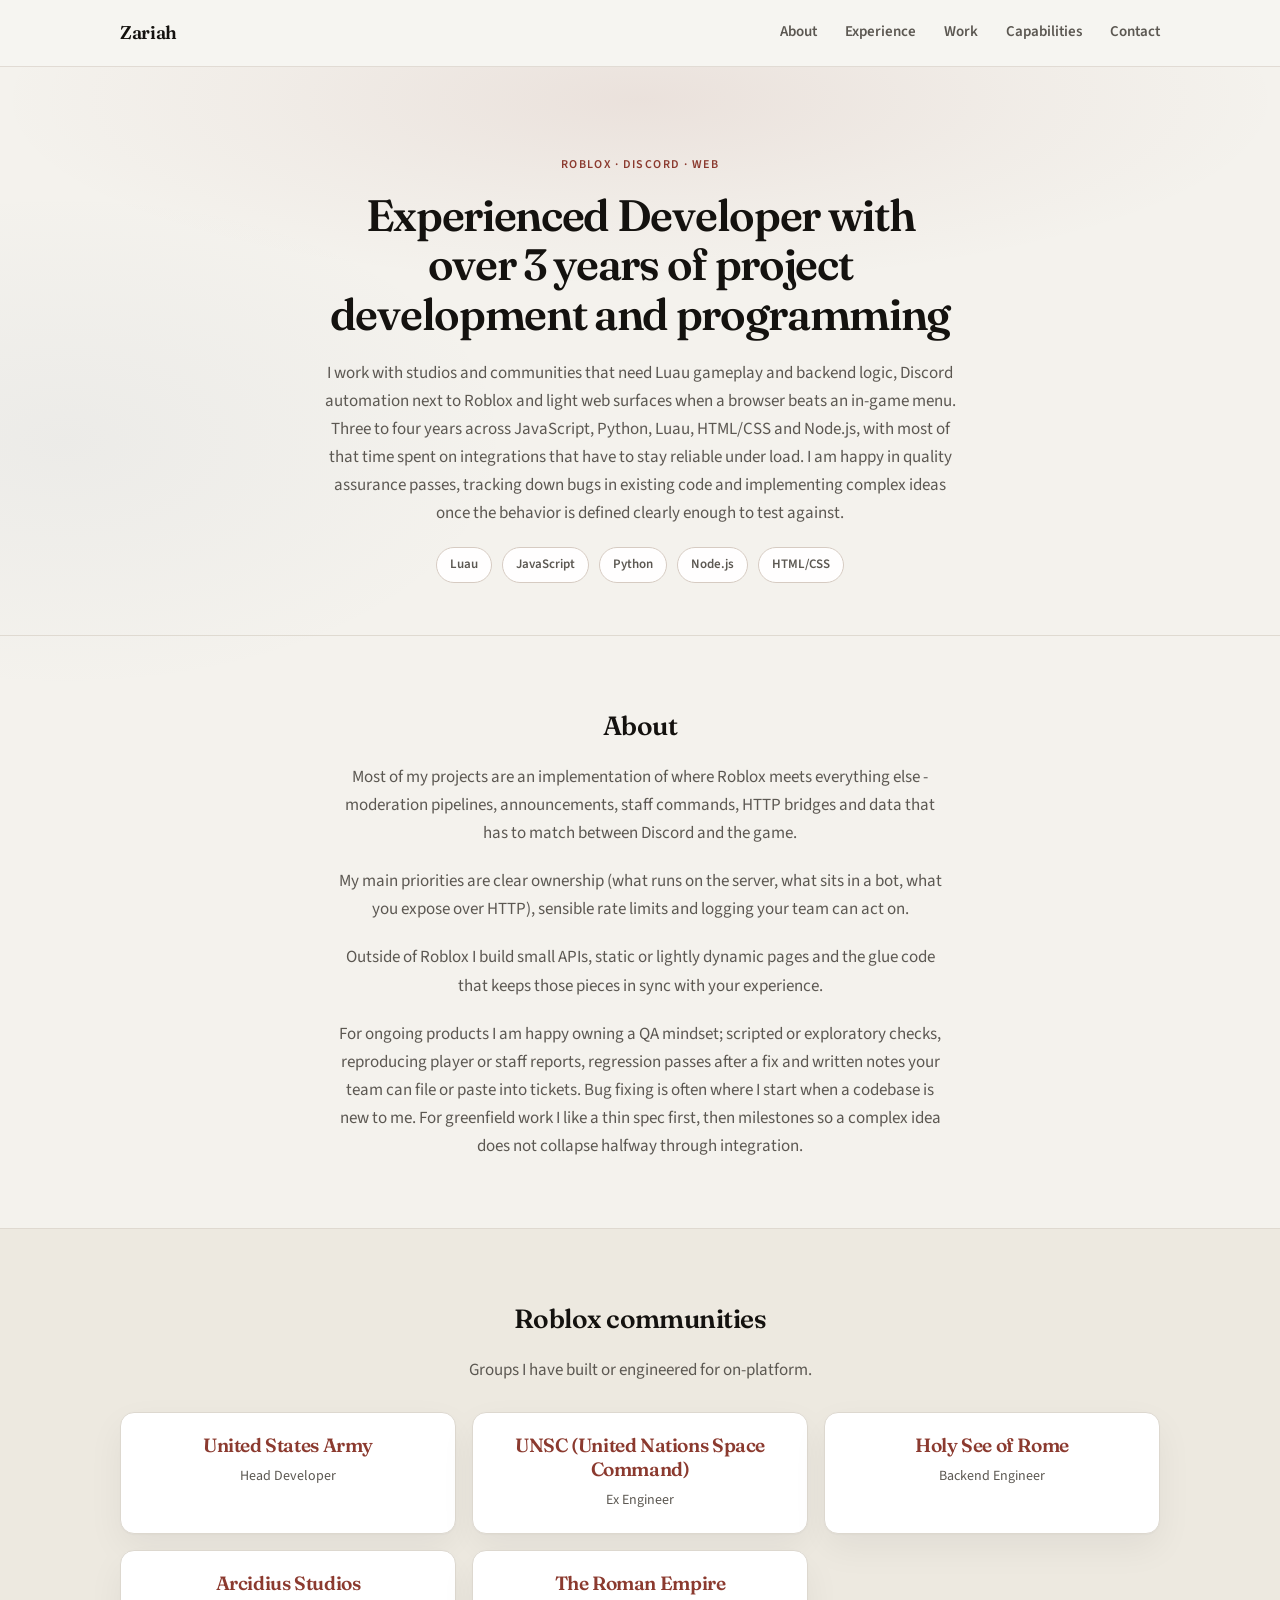
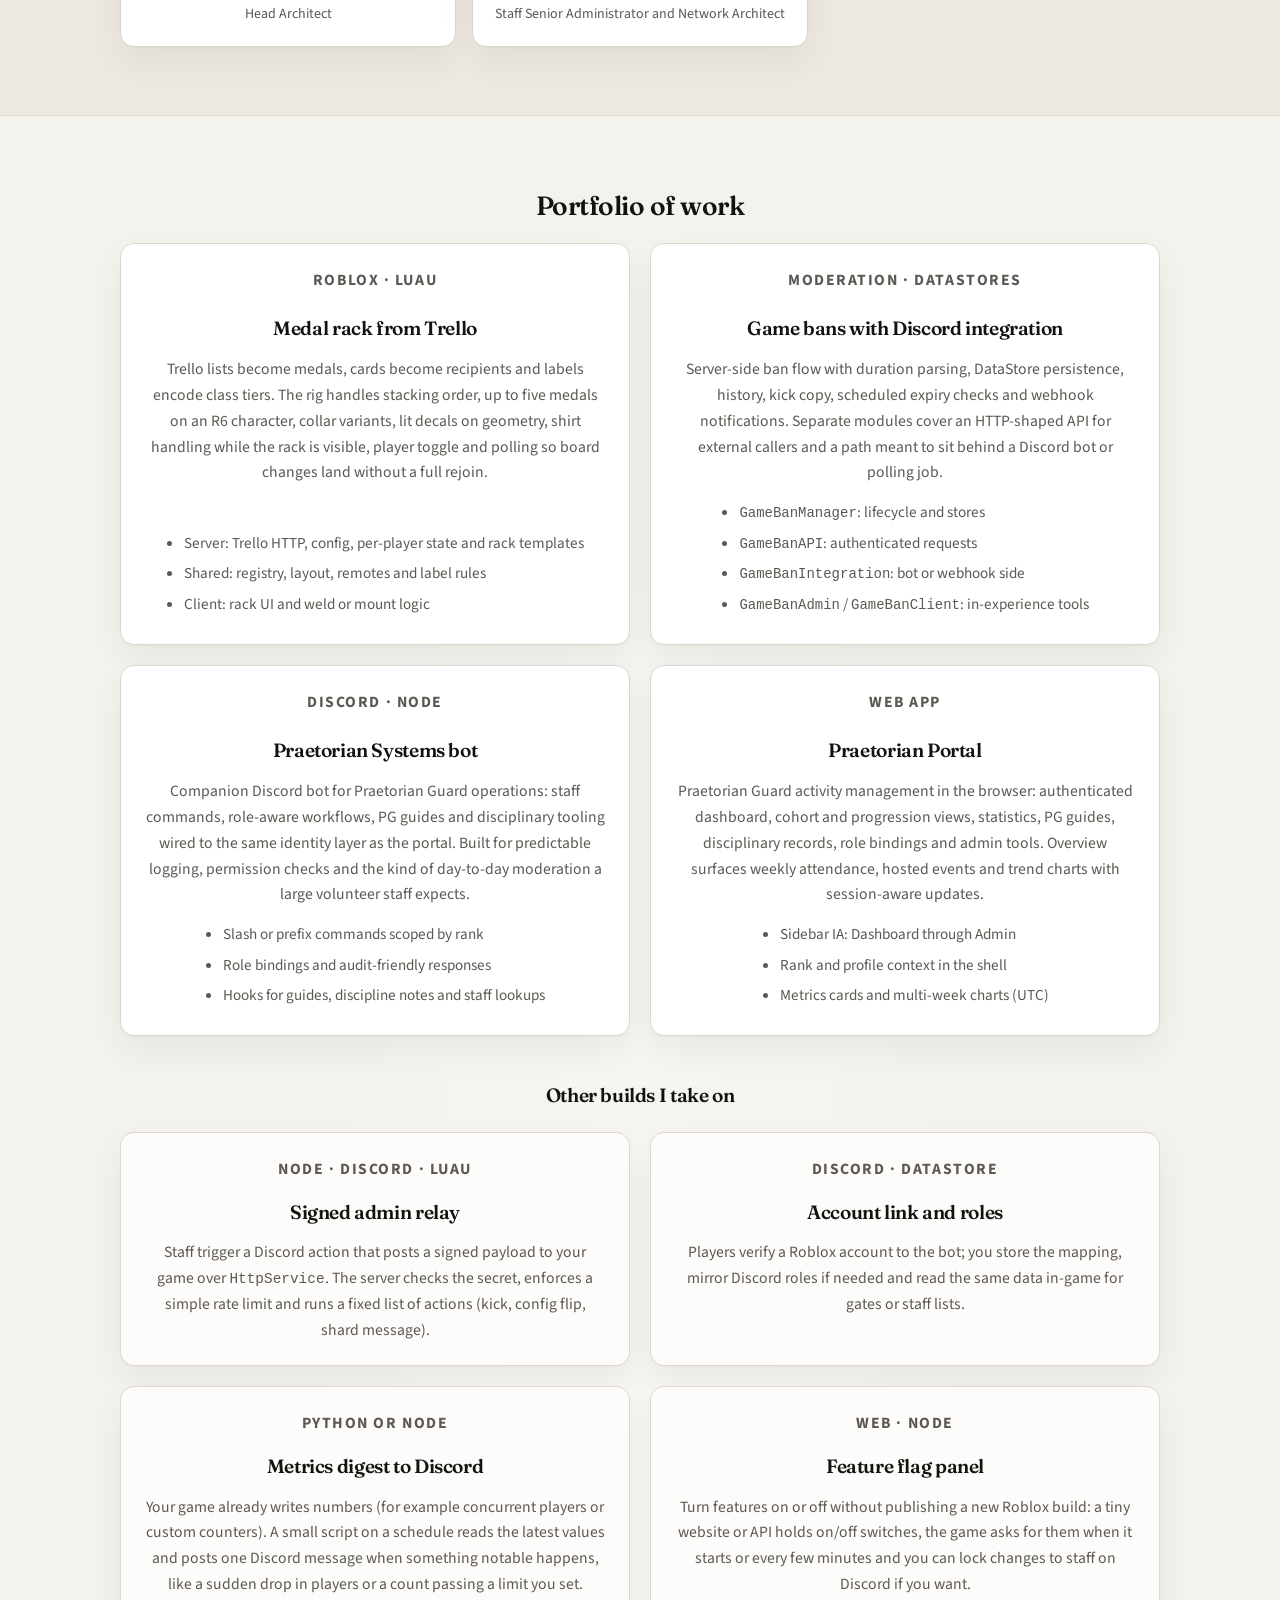
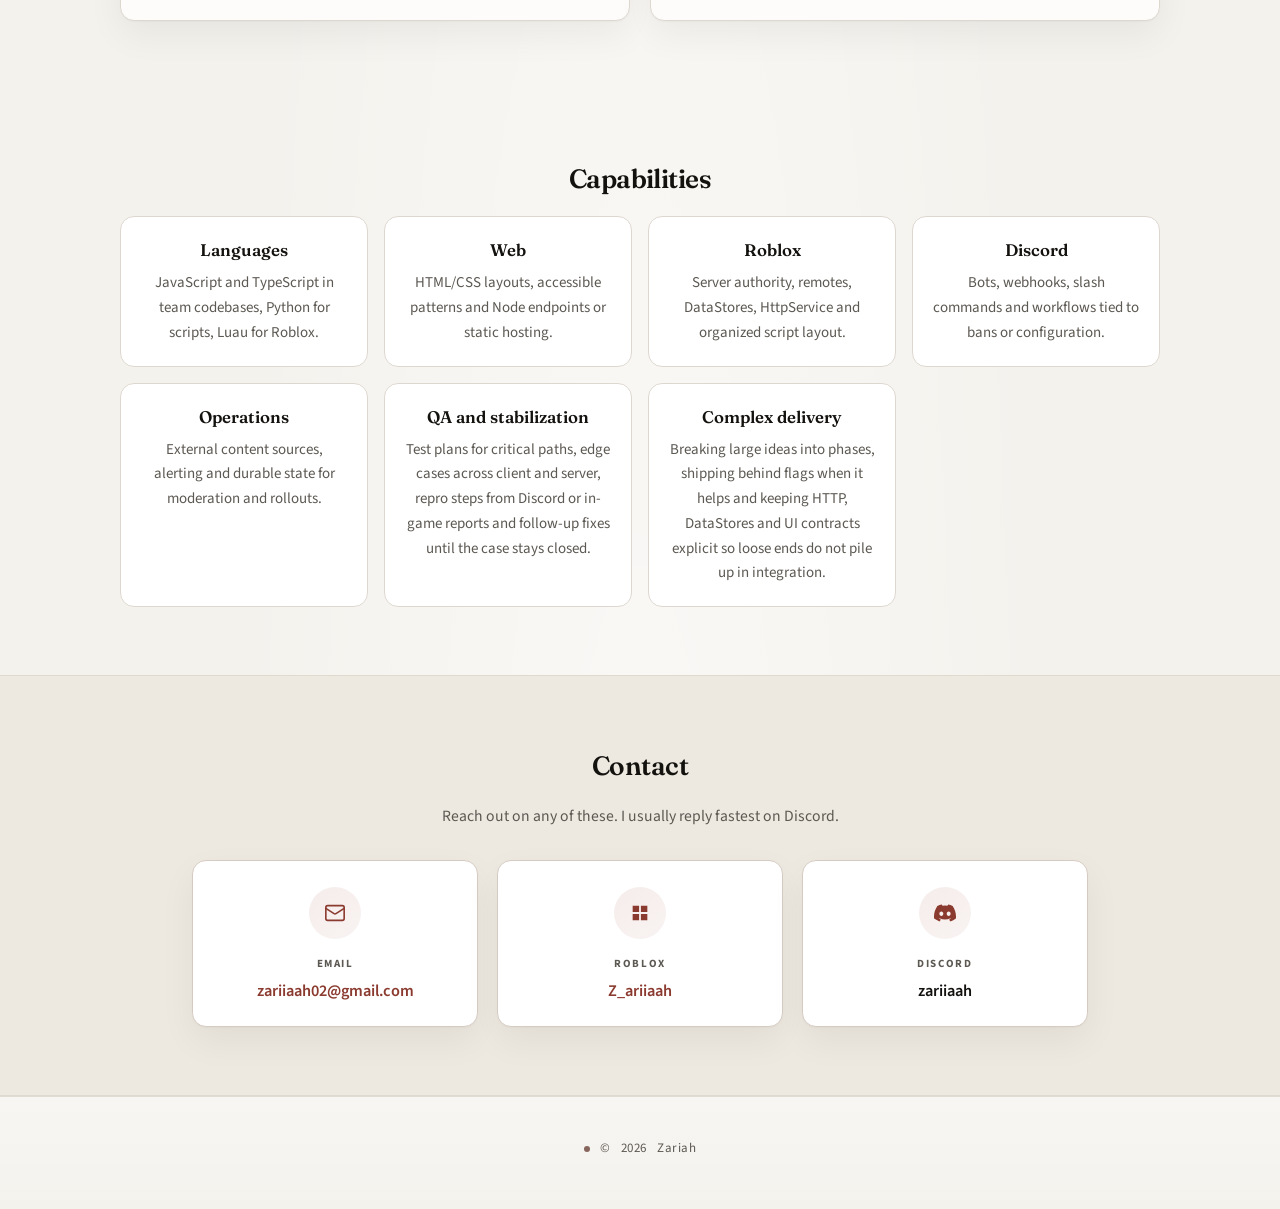
==== index.html @ eddb4b30 "Initial portfolio for GitHub Pages Made-with: Cursor" ====
<!DOCTYPE html>
<html lang="en">
  <head>
    <meta charset="utf-8" />
    <meta name="viewport" content="width=device-width, initial-scale=1" />
    <meta
      name="description"
      content="Zariah builds Roblox experiences, Discord integrations and small web tools. QA, bug fixing and phased delivery for complex features. Luau, JavaScript, Python, Node and HTML/CSS."
    />
    <title>Zariah · Roblox, Discord and web</title>
    <link rel="preconnect" href="https://fonts.googleapis.com" />
    <link rel="preconnect" href="https://fonts.gstatic.com" crossorigin />
    <link
      href="https://fonts.googleapis.com/css2?family=Fraunces:ital,opsz,wght@0,9..144,500;0,9..144,600;0,9..144,700;1,9..144,400&family=Source+Sans+3:ital,wght@0,400;0,600;0,700;1,400&display=swap"
      rel="stylesheet"
    />
    <link rel="stylesheet" href="styles.css" />
    <noscript
      ><style>
        .reveal,
        .reveal--stagger > * {
          opacity: 1 !important;
          transform: none !important;
        }
      </style></noscript
    >
  </head>
  <body>
    <a class="skip-link" href="#main">Skip to content</a>
    <header class="site-header">
      <div class="wrap header-inner">
        <a class="logo" href="#">Zariah</a>
        <nav class="nav" aria-label="Primary">
          <a href="#about">About</a>
          <a href="#experience">Experience</a>
          <a href="#work">Work</a>
          <a href="#capabilities">Capabilities</a>
          <a href="#contact">Contact</a>
        </nav>
      </div>
    </header>

    <main id="main">
      <section class="hero">
        <div class="wrap hero-inner reveal reveal--stagger">
          <p class="eyebrow">Roblox · Discord · Web</p>
          <h1>Experienced Developer with over 3 years of project development and programming</h1>
          <p class="lede">
            I work with studios and communities that need Luau gameplay and backend logic,
            Discord automation next to Roblox and light web surfaces when a browser beats an
            in-game menu. Three to four years across JavaScript, Python, Luau, HTML/CSS and
            Node.js, with most of that time spent on integrations that have to stay reliable
            under load. I am happy in quality assurance passes, tracking down bugs in existing
            code and implementing complex ideas once the behavior is defined clearly enough to
            test against.
          </p>
          <p class="hero-meta">
            <span>Luau</span>
            <span>JavaScript</span>
            <span>Python</span>
            <span>Node.js</span>
            <span>HTML/CSS</span>
          </p>
        </div>
      </section>

      <section id="about" class="section">
        <div class="wrap narrow reveal">
          <h2 class="section-title">About</h2>
          <p class="prose">
            Most of my projects are an implementation of where Roblox meets everything else -
            moderation pipelines, announcements, staff commands, HTTP bridges and data that has to
            match between Discord and the game.
          </p>
          <p class="prose">
            My main priorities are clear ownership (what runs on the server, what sits in a bot,
            what you expose over HTTP), sensible rate limits and logging your team can act on.
          </p>
          <p class="prose">
            Outside of Roblox I build small APIs, static or lightly dynamic pages and the glue code
            that keeps those pieces in sync with your experience.
          </p>
          <p class="prose">
            For ongoing products I am happy owning a QA mindset; scripted or exploratory checks,
            reproducing player or staff reports, regression passes after a fix and written notes your
            team can file or paste into tickets. Bug fixing is often where I start when a codebase is
            new to me. For greenfield work I like a thin spec first, then milestones so a complex
            idea does not collapse halfway through integration.
          </p>
        </div>
      </section>

      <section id="experience" class="section section-tint">
        <div class="wrap reveal">
          <h2 class="section-title">Roblox communities</h2>
          <p class="section-lead">
            Groups I have built or engineered for on-platform.
          </p>
          <div class="experience-grid">
            <article class="experience-card">
              <h3 class="experience-title">
                <a
                  href="https://www.roblox.com/communities/6414917/United-States-Army"
                  rel="noopener noreferrer"
                  >United States Army</a>
              </h3>
              <p class="experience-role">Head Developer</p>
            </article>
            <article class="experience-card">
              <h3 class="experience-title">
                <a
                  href="https://www.roblox.com/communities/15220379/UNSC-United-Nations-Space-Command"
                  rel="noopener noreferrer"
                  >UNSC (United Nations Space Command)</a>
              </h3>
              <p class="experience-role">Ex Engineer</p>
            </article>
            <article class="experience-card">
              <h3 class="experience-title">
                <a
                  href="https://www.roblox.com/communities/403283260/Holy-See-of-Rome"
                  rel="noopener noreferrer"
                  >Holy See of Rome</a>
              </h3>
              <p class="experience-role">Backend Engineer</p>
            </article>
            <article class="experience-card">
              <h3 class="experience-title">
                <a
                  href="https://www.roblox.com/communities/34079170/Arcidius-Studios"
                  rel="noopener noreferrer"
                  >Arcidius Studios</a>
              </h3>
              <p class="experience-role">Head Architect</p>
            </article>
            <article class="experience-card">
              <h3 class="experience-title">
                <a
                  href="https://www.roblox.com/communities/6124305/The-Roman-Empire"
                  rel="noopener noreferrer"
                  >The Roman Empire</a>
              </h3>
              <p class="experience-role">Staff Senior Administrator and Network Architect</p>
            </article>
          </div>
        </div>
      </section>

      <section id="work" class="section">
        <div class="wrap reveal">
          <h2 class="section-title">Portfolio of work</h2>

          <div class="cards cards-work">
            <article class="card">
              <p class="card-label">Roblox · Luau</p>
              <h3>Medal rack from Trello</h3>
              <p>
                Trello lists become medals, cards become recipients and labels encode class tiers.
                The rig handles stacking order, up to five medals on an R6 character, collar
                variants, lit decals on geometry, shirt handling while the rack is visible, player
                toggle and polling so board changes land without a full rejoin.
              </p>
              <ul class="bullets">
                <li>Server: Trello HTTP, config, per-player state and rack templates</li>
                <li>Shared: registry, layout, remotes and label rules</li>
                <li>Client: rack UI and weld or mount logic</li>
              </ul>
            </article>

            <article class="card">
              <p class="card-label">Moderation · DataStores</p>
              <h3>Game bans with Discord integration</h3>
              <p>
                Server-side ban flow with duration parsing, DataStore persistence, history, kick
                copy, scheduled expiry checks and webhook notifications. Separate modules cover an
                HTTP-shaped API for external callers and a path meant to sit behind a Discord bot or
                polling job.
              </p>
              <ul class="bullets">
                <li><span class="mono">GameBanManager</span>: lifecycle and stores</li>
                <li><span class="mono">GameBanAPI</span>: authenticated requests</li>
                <li><span class="mono">GameBanIntegration</span>: bot or webhook side</li>
                <li><span class="mono">GameBanAdmin</span> / <span class="mono">GameBanClient</span>: in-experience tools</li>
              </ul>
            </article>

            <article class="card">
              <p class="card-label">Discord · Node</p>
              <h3>Praetorian Systems bot</h3>
              <p>
                Companion Discord bot for Praetorian Guard operations: staff commands, role-aware
                workflows, PG guides and disciplinary tooling wired to the same identity layer as
                the portal. Built for predictable logging, permission checks and the kind of
                day-to-day moderation a large volunteer staff expects.
              </p>
              <ul class="bullets">
                <li>Slash or prefix commands scoped by rank</li>
                <li>Role bindings and audit-friendly responses</li>
                <li>Hooks for guides, discipline notes and staff lookups</li>
              </ul>
            </article>

            <article class="card">
              <p class="card-label">Web app</p>
              <h3>Praetorian Portal</h3>
              <p>
                Praetorian Guard activity management in the browser: authenticated dashboard,
                cohort and progression views, statistics, PG guides, disciplinary records, role
                bindings and admin tools. Overview surfaces weekly attendance, hosted events and
                trend charts with session-aware updates.
              </p>
              <ul class="bullets">
                <li>Sidebar IA: Dashboard through Admin</li>
                <li>Rank and profile context in the shell</li>
                <li>Metrics cards and multi-week charts (UTC)</li>
              </ul>
            </article>
          </div>

          <h3 class="subsection-title">Other builds I take on</h3>
          <div class="cards cards-starter">
            <article class="card card-soft">
              <p class="card-label card-label-muted">Node · Discord · Luau</p>
              <h3>Signed admin relay</h3>
              <p>
                Staff trigger a Discord action that posts a signed payload to your game over
                <span class="mono">HttpService</span>. The server checks the secret, enforces a
                simple rate limit and runs a fixed list of actions (kick, config flip, shard message).
              </p>
            </article>
            <article class="card card-soft">
              <p class="card-label card-label-muted">Discord · DataStore</p>
              <h3>Account link and roles</h3>
              <p>
                Players verify a Roblox account to the bot; you store the mapping, mirror Discord
                roles if needed and read the same data in-game for gates or staff lists.
              </p>
            </article>
            <article class="card card-soft">
              <p class="card-label card-label-muted">Python or Node</p>
              <h3>Metrics digest to Discord</h3>
              <p>
                Your game already writes numbers (for example concurrent players or custom counters).
                A small script on a schedule reads the latest values and posts one Discord message when
                something notable happens, like a sudden drop in players or a count passing a limit
                you set.
              </p>
            </article>
            <article class="card card-soft">
              <p class="card-label card-label-muted">Web · Node</p>
              <h3>Feature flag panel</h3>
              <p>
                Turn features on or off without publishing a new Roblox build: a tiny website or API
                holds on/off switches, the game asks for them when it starts or every few minutes and
                you can lock changes to staff on Discord if you want.
              </p>
            </article>
          </div>
        </div>
      </section>

      <section id="capabilities" class="section">
        <div class="wrap reveal">
          <h2 class="section-title">Capabilities</h2>
          <div class="stack-grid">
            <div class="stack-block">
              <h3>Languages</h3>
              <p>JavaScript and TypeScript in team codebases, Python for scripts, Luau for Roblox.</p>
            </div>
            <div class="stack-block">
              <h3>Web</h3>
              <p>HTML/CSS layouts, accessible patterns and Node endpoints or static hosting.</p>
            </div>
            <div class="stack-block">
              <h3>Roblox</h3>
              <p>Server authority, remotes, DataStores, HttpService and organized script layout.</p>
            </div>
            <div class="stack-block">
              <h3>Discord</h3>
              <p>Bots, webhooks, slash commands and workflows tied to bans or configuration.</p>
            </div>
            <div class="stack-block">
              <h3>Operations</h3>
              <p>External content sources, alerting and durable state for moderation and rollouts.</p>
            </div>
            <div class="stack-block">
              <h3>QA and stabilization</h3>
              <p>
                Test plans for critical paths, edge cases across client and server, repro steps from
                Discord or in-game reports and follow-up fixes until the case stays closed.
              </p>
            </div>
            <div class="stack-block">
              <h3>Complex delivery</h3>
              <p>
                Breaking large ideas into phases, shipping behind flags when it helps and keeping
                HTTP, DataStores and UI contracts explicit so loose ends do not pile up in
                integration.
              </p>
            </div>
          </div>
        </div>
      </section>

      <section id="contact" class="section section-tint">
        <div class="wrap contact-wrap reveal">
          <h2 class="section-title">Contact</h2>
          <p class="contact-intro">Reach out on any of these. I usually reply fastest on Discord.</p>
          <div class="contact-panel">
            <a class="contact-card" href="mailto:zariiaah02@gmail.com">
              <span class="contact-card-icon" aria-hidden="true">
                <svg xmlns="http://www.w3.org/2000/svg" width="22" height="22" viewBox="0 0 24 24" fill="none" stroke="currentColor" stroke-width="1.75" stroke-linecap="round" stroke-linejoin="round"><rect width="20" height="16" x="2" y="4" rx="2"/><path d="m22 7-8.97 5.7a1.94 1.94 0 0 1-2.06 0L2 7"/></svg>
              </span>
              <span class="contact-card-label">Email</span>
              <span class="contact-card-value">zariiaah02@gmail.com</span>
            </a>
            <a
              class="contact-card"
              href="https://www.roblox.com/search/users?keyword=Z_ariiaah"
              rel="noopener noreferrer"
            >
              <span class="contact-card-icon" aria-hidden="true">
                <svg xmlns="http://www.w3.org/2000/svg" width="22" height="22" viewBox="0 0 24 24" fill="currentColor" aria-hidden="true"><path d="M4 4h7v7H4V4zm9 0h7v7h-7V4zM4 13h7v7H4v-7zm9 0h7v7h-7v-7z"/></svg>
              </span>
              <span class="contact-card-label">Roblox</span>
              <span class="contact-card-value">Z_ariiaah</span>
            </a>
            <div class="contact-card contact-card--static">
              <span class="contact-card-icon" aria-hidden="true">
                <svg xmlns="http://www.w3.org/2000/svg" width="22" height="22" viewBox="0 0 24 24" fill="currentColor"><path d="M20.317 4.37a19.791 19.791 0 0 0-4.885-1.515.074.074 0 0 0-.079.037c-.21.375-.444.864-.608 1.25a18.27 18.27 0 0 0-5.487 0 12.64 12.64 0 0 0-.617-1.25.077.077 0 0 0-.079-.037A19.736 19.736 0 0 0 3.677 4.37a.07.07 0 0 0-.032.027C.533 9.046-.32 13.58.099 18.057a.082.082 0 0 0 .031.057 19.9 19.9 0 0 0 5.993 3.03.078.078 0 0 0 .084-.028c.462-.63.874-1.295 1.226-1.994a.076.076 0 0 0-.041-.106 13.107 13.107 0 0 1-1.872-.892.077.077 0 0 1-.008-.128 10.2 10.2 0 0 0 .372-.292.074.074 0 0 1 .077-.01c3.928 1.793 8.18 1.793 12.062 0a.074.074 0 0 1 .078.01c.12.098.246.198.373.292a.077.077 0 0 1-.006.127 12.299 12.299 0 0 1-1.873.892.077.077 0 0 0-.041.107c.36.698.772 1.362 1.225 1.993a.076.076 0 0 0 .084.028 19.839 19.839 0 0 0 6.002-3.03.077.077 0 0 0 .032-.054c.5-5.177-.838-9.674-3.549-13.66a.061.061 0 0 0-.031-.03zM8.02 15.33c-1.183 0-2.157-1.085-2.157-2.419 0-1.333.956-2.419 2.157-2.419 1.21 0 2.176 1.096 2.157 2.42 0 1.333-.956 2.418-2.157 2.418zm7.975 0c-1.183 0-2.157-1.085-2.157-2.419 0-1.333.955-2.419 2.157-2.419 1.18 0 2.176 1.096 2.157 2.42 0 1.333-.946 2.418-2.157 2.418z"/></svg>
              </span>
              <span class="contact-card-label">Discord</span>
              <span class="contact-card-value">zariiaah</span>
            </div>
          </div>
        </div>
      </section>
    </main>

    <footer class="site-footer">
      <div class="wrap footer-inner">
        <p class="footer-line">
          <span class="footer-dot" aria-hidden="true"></span>
          © <span id="year"></span> Zariah
        </p>
      </div>
    </footer>

    <script src="animations.js" defer></script>
  </body>
</html>
---- styles.css ----
:root {
  --bg: #f4f2ed;
  --bg-tint: #ebe6dc;
  --surface: #ffffff;
  --text: #14120f;
  --muted: #5c5852;
  --border: #ddd8cf;
  --accent: #8b3a2f;
  --accent-hover: #6f2e25;
  --accent-soft: rgba(139, 58, 47, 0.09);
  --glow: rgba(139, 58, 47, 0.09);
  --mono: ui-monospace, "Cascadia Code", "Source Code Pro", monospace;
  --serif: "Fraunces", Georgia, serif;
  --sans: "Source Sans 3", system-ui, sans-serif;
  --radius: 14px;
  --radius-sm: 10px;
  --shadow: 0 1px 2px rgba(22, 21, 19, 0.035), 0 14px 36px rgba(22, 21, 19, 0.055);
  --shadow-hover: 0 20px 48px rgba(22, 21, 19, 0.09);
  --ease-out: cubic-bezier(0.16, 1, 0.3, 1);
  --ease-soft: cubic-bezier(0.22, 1, 0.36, 1);
}

*,
*::before,
*::after {
  box-sizing: border-box;
}

html {
  scroll-behavior: smooth;
}

body {
  margin: 0;
  font-family: var(--sans);
  font-size: 1.0625rem;
  line-height: 1.65;
  color: var(--text);
  background-color: var(--bg);
  background-image:
    radial-gradient(1200px 700px at 85% -15%, rgba(139, 58, 47, 0.06), transparent 55%),
    radial-gradient(900px 500px at 5% 10%, rgba(90, 110, 140, 0.05), transparent 50%),
    radial-gradient(ellipse at 50% 100%, rgba(255, 255, 255, 0.55), transparent 45%);
  min-height: 100vh;
  -webkit-font-smoothing: antialiased;
  -moz-osx-font-smoothing: grayscale;
}

::selection {
  background: color-mix(in srgb, var(--accent) 22%, transparent);
  color: var(--text);
}

.skip-link {
  position: absolute;
  left: -999px;
  top: auto;
  width: 1px;
  height: 1px;
  overflow: hidden;
}

.skip-link:focus {
  left: 16px;
  top: 16px;
  width: auto;
  height: auto;
  overflow: visible;
  padding: 10px 14px;
  background: var(--accent);
  color: #fff;
  z-index: 100;
  border-radius: 8px;
}

.wrap {
  width: min(1040px, 92vw);
  margin: 0 auto;
}

.narrow {
  max-width: 38rem;
  margin-left: auto;
  margin-right: auto;
}

.site-header {
  position: sticky;
  top: 0;
  z-index: 50;
  border-bottom: 1px solid color-mix(in srgb, var(--border) 85%, transparent);
  background: color-mix(in srgb, var(--bg) 78%, white);
  backdrop-filter: blur(16px) saturate(1.2);
  -webkit-backdrop-filter: blur(16px) saturate(1.2);
}

.header-inner {
  display: flex;
  align-items: center;
  justify-content: space-between;
  padding: 18px 0;
}

.logo {
  font-family: var(--serif);
  font-weight: 600;
  font-size: 1.15rem;
  color: var(--text);
  text-decoration: none;
  letter-spacing: -0.02em;
  transition: color 0.22s var(--ease-out);
}

.logo:hover {
  color: var(--accent);
}

.nav {
  display: flex;
  flex-wrap: wrap;
  gap: 8px 28px;
}

.nav a {
  position: relative;
  color: var(--muted);
  text-decoration: none;
  font-size: 0.9375rem;
  font-weight: 600;
  padding-bottom: 2px;
  transition: color 0.2s var(--ease-out);
}

.nav a::after {
  content: "";
  position: absolute;
  left: 0;
  bottom: 0;
  width: 0;
  height: 2px;
  border-radius: 1px;
  background: var(--accent);
  transition: width 0.28s var(--ease-out);
}

.nav a:hover,
.nav a:focus-visible {
  color: var(--text);
}

.nav a:hover::after,
.nav a:focus-visible::after {
  width: 100%;
}

.hero {
  position: relative;
  padding: clamp(3.25rem, 9vw, 5.5rem) 0 3.25rem;
  border-bottom: 1px solid color-mix(in srgb, var(--border) 90%, transparent);
  text-align: center;
  overflow: hidden;
}

.hero::before {
  content: "";
  position: absolute;
  inset: -40% -20% auto;
  height: min(70vh, 520px);
  background: radial-gradient(
    closest-side,
    var(--glow),
    rgba(139, 58, 47, 0.03) 42%,
    transparent 72%
  );
  pointer-events: none;
  z-index: 0;
}

.hero .wrap {
  position: relative;
  z-index: 1;
}

.hero-inner {
  max-width: 40rem;
  margin-left: auto;
  margin-right: auto;
}

.eyebrow {
  font-size: 0.75rem;
  font-weight: 600;
  letter-spacing: 0.12em;
  text-transform: uppercase;
  color: var(--accent);
  margin: 0 0 1rem;
}

h1 {
  font-family: var(--serif);
  font-size: clamp(2rem, 4.5vw, 2.75rem);
  font-weight: 600;
  line-height: 1.12;
  letter-spacing: -0.03em;
  margin: 0 0 1.25rem;
  color: var(--text);
}

.lede {
  color: var(--muted);
  margin: 0 0 1.25rem;
}

.hero-meta {
  display: flex;
  flex-wrap: wrap;
  gap: 8px 10px;
  margin: 0;
  font-size: 0.8125rem;
  font-weight: 600;
  color: var(--muted);
  justify-content: center;
}

.hero-meta span {
  padding: 6px 13px;
  background: color-mix(in srgb, var(--surface) 92%, transparent);
  border: 1px solid color-mix(in srgb, var(--border) 92%, var(--accent));
  border-radius: 999px;
  transition: border-color 0.22s var(--ease-out), box-shadow 0.22s var(--ease-out);
}

.hero-meta span:hover {
  border-color: color-mix(in srgb, var(--accent) 28%, var(--border));
  box-shadow: 0 4px 16px rgba(22, 21, 19, 0.06);
}

main .section {
  text-align: center;
}

.section {
  padding: clamp(3.25rem, 6vw, 4.25rem) 0;
}

.section-tint {
  background: color-mix(in srgb, var(--bg-tint) 88%, white);
  border-top: 1px solid color-mix(in srgb, var(--border) 88%, transparent);
  border-bottom: 1px solid color-mix(in srgb, var(--border) 88%, transparent);
}

.section-title {
  font-family: var(--serif);
  font-size: 1.65rem;
  font-weight: 600;
  letter-spacing: -0.02em;
  margin: 0 0 1rem;
  text-align: center;
}

.section-lead,
.subsection-lead {
  color: var(--muted);
  max-width: 40rem;
  margin: 0 auto 1.75rem;
  text-align: center;
}

.subsection-title {
  font-family: var(--serif);
  font-size: 1.2rem;
  font-weight: 600;
  margin: 2.75rem 0 1.25rem;
  letter-spacing: -0.02em;
  text-align: center;
}

.subsection-lead {
  margin-bottom: 1.25rem;
  font-size: 0.98rem;
}

.prose {
  color: var(--muted);
  margin: 0 0 1.25rem;
}

.prose:last-child {
  margin-bottom: 0;
}

.experience-grid {
  display: grid;
  gap: 1rem;
  grid-template-columns: 1fr;
}

@media (min-width: 640px) {
  .experience-grid {
    grid-template-columns: repeat(2, minmax(0, 1fr));
  }
}

@media (min-width: 1000px) {
  .experience-grid {
    grid-template-columns: repeat(3, minmax(0, 1fr));
  }
}

.experience-card {
  background: var(--surface);
  border: 1px solid var(--border);
  border-radius: var(--radius);
  padding: 1.25rem 1.35rem;
  box-shadow: var(--shadow);
  text-align: center;
  transition: transform 0.35s var(--ease-out), box-shadow 0.35s var(--ease-out),
    border-color 0.35s var(--ease-out);
}

.experience-card:hover {
  transform: translateY(-4px);
  box-shadow: var(--shadow-hover);
  border-color: color-mix(in srgb, var(--accent) 14%, var(--border));
}

.experience-title {
  font-family: var(--serif);
  font-size: 1.2rem;
  font-weight: 600;
  margin: 0 0 0.5rem;
  letter-spacing: -0.02em;
  line-height: 1.25;
}

.experience-role {
  margin: 0;
  font-size: 0.875rem;
  color: var(--muted);
}

.experience-title a {
  color: var(--accent);
  text-decoration: none;
}

.experience-title a:hover {
  text-decoration: underline;
  text-underline-offset: 3px;
}

.cards {
  display: grid;
  gap: 1.25rem;
}

.cards-work {
  grid-template-columns: 1fr;
}

@media (min-width: 800px) {
  .cards-work {
    grid-template-columns: repeat(2, minmax(0, 1fr));
    align-items: stretch;
  }
}

.cards-starter {
  grid-template-columns: 1fr;
}

@media (min-width: 640px) {
  .cards-starter {
    grid-template-columns: repeat(2, 1fr);
  }
}

.card {
  background: var(--surface);
  border: 1px solid var(--border);
  border-radius: var(--radius);
  padding: 1.5rem 1.5rem 1.35rem;
  box-shadow: var(--shadow);
  transition: transform 0.38s var(--ease-out), box-shadow 0.38s var(--ease-out),
    border-color 0.38s var(--ease-out);
}

.card:hover {
  transform: translateY(-5px);
  box-shadow: var(--shadow-hover);
  border-color: color-mix(in srgb, var(--accent) 12%, var(--border));
}

.cards-work .card {
  display: flex;
  flex-direction: column;
  height: 100%;
}

.cards-work .bullets {
  margin-top: auto;
}

.card-soft {
  background: color-mix(in srgb, var(--surface) 88%, var(--bg-tint));
}

.card h3 {
  font-family: var(--serif);
  font-size: 1.2rem;
  font-weight: 600;
  margin: 0.35rem 0 0.75rem;
  letter-spacing: -0.02em;
  color: var(--text);
}

.card p {
  margin: 0 0 0.85rem;
  color: var(--muted);
  font-size: 0.98rem;
}

.card p:last-child {
  margin-bottom: 0;
}

.card-label {
  font-size: 0.6875rem;
  font-weight: 700;
  letter-spacing: 0.1em;
  text-transform: uppercase;
  color: var(--accent);
  margin: 0;
}

.card-label-muted {
  color: var(--muted);
}

.bullets {
  margin: 0.75rem auto 0;
  padding-left: 1.15rem;
  color: var(--muted);
  font-size: 0.95rem;
  text-align: left;
  width: fit-content;
  max-width: 100%;
}

.bullets li {
  margin-bottom: 0.35rem;
}

.mono {
  font-family: var(--mono);
  font-size: 0.92em;
}

.stack-grid {
  display: grid;
  gap: 1rem;
  grid-template-columns: repeat(auto-fit, minmax(200px, 1fr));
  text-align: center;
}

.stack-block {
  padding: 1.25rem;
  border-radius: var(--radius);
  border: 1px solid var(--border);
  background: var(--surface);
  transition: transform 0.32s var(--ease-out), box-shadow 0.32s var(--ease-out),
    border-color 0.32s var(--ease-out);
}

.stack-block:hover {
  transform: translateY(-3px);
  box-shadow: var(--shadow);
  border-color: color-mix(in srgb, var(--accent) 10%, var(--border));
}

.stack-block h3 {
  font-family: var(--serif);
  font-size: 1.05rem;
  font-weight: 600;
  margin: 0 0 0.4rem;
}

.stack-block p {
  margin: 0;
  color: var(--muted);
  font-size: 0.9375rem;
  text-align: center;
}

.contact-wrap {
  max-width: 56rem;
  margin-left: auto;
  margin-right: auto;
  text-align: center;
}

.contact-intro {
  margin: 0 auto 2rem;
  max-width: 26rem;
  color: var(--muted);
  font-size: 0.98rem;
  line-height: 1.55;
}

.contact-panel {
  display: grid;
  gap: 1rem;
  grid-template-columns: 1fr;
}

@media (min-width: 700px) {
  .contact-panel {
    grid-template-columns: repeat(3, minmax(0, 1fr));
    gap: 1.15rem;
  }
}

.contact-card {
  display: flex;
  flex-direction: column;
  align-items: center;
  text-align: center;
  padding: 1.65rem 1.35rem 1.5rem;
  background: var(--surface);
  border: 1px solid color-mix(in srgb, var(--border) 92%, var(--accent));
  border-radius: var(--radius);
  box-shadow: var(--shadow);
  text-decoration: none;
  color: inherit;
  transition: transform 0.35s var(--ease-out), box-shadow 0.35s var(--ease-out),
    border-color 0.35s var(--ease-out);
}

a.contact-card:hover {
  transform: translateY(-5px);
  box-shadow: var(--shadow-hover);
  border-color: color-mix(in srgb, var(--accent) 18%, var(--border));
}

a.contact-card:focus-visible {
  outline: 2px solid var(--accent);
  outline-offset: 3px;
}

.contact-card--static {
  cursor: default;
}

.contact-card-icon {
  display: flex;
  align-items: center;
  justify-content: center;
  width: 3.25rem;
  height: 3.25rem;
  margin-bottom: 1rem;
  border-radius: 50%;
  background: linear-gradient(
    145deg,
    color-mix(in srgb, var(--accent-soft) 100%, transparent),
    color-mix(in srgb, var(--accent) 06%, white)
  );
  color: var(--accent);
}

.contact-card-icon svg {
  display: block;
}

.contact-card-label {
  font-size: 0.6875rem;
  font-weight: 700;
  letter-spacing: 0.14em;
  text-transform: uppercase;
  color: var(--muted);
  margin-bottom: 0.4rem;
}

.contact-card-value {
  font-size: 1.02rem;
  font-weight: 600;
  color: var(--text);
  line-height: 1.35;
  word-break: break-word;
}

a.contact-card .contact-card-value {
  color: var(--accent);
  transition: color 0.2s var(--ease-out);
}

a.contact-card:hover .contact-card-value {
  color: var(--accent-hover);
}

.muted {
  color: var(--muted);
}

.site-footer {
  border-top: 1px solid color-mix(in srgb, var(--border) 85%, transparent);
  padding: 2.25rem 0 3rem;
  background: linear-gradient(180deg, color-mix(in srgb, var(--bg) 70%, white), var(--bg));
}

.footer-inner {
  text-align: center;
}

.footer-line {
  display: inline-flex;
  align-items: center;
  justify-content: center;
  gap: 0.65rem;
  margin: 0;
  color: var(--muted);
  font-size: 0.8125rem;
  letter-spacing: 0.04em;
}

.footer-dot {
  display: inline-block;
  width: 6px;
  height: 6px;
  border-radius: 50%;
  background: color-mix(in srgb, var(--accent) 45%, var(--muted));
  opacity: 0.85;
}

a:focus-visible {
  outline: 2px solid var(--accent);
  outline-offset: 3px;
}

@media (prefers-reduced-motion: no-preference) {
  html.has-motion .reveal:not(.reveal--stagger):not(.is-visible) {
    opacity: 0;
    transform: translate3d(0, 28px, 0);
  }

  html.has-motion .reveal:not(.reveal--stagger).is-visible {
    opacity: 1;
    transform: translate3d(0, 0, 0);
    transition: opacity 0.68s var(--ease-out), transform 0.68s var(--ease-out);
  }

  html.has-motion .reveal--stagger:not(.is-visible) > * {
    opacity: 0;
    transform: translate3d(0, 22px, 0);
  }

  html.has-motion .reveal--stagger.is-visible > * {
    opacity: 1;
    transform: translate3d(0, 0, 0);
    transition: opacity 0.58s var(--ease-soft), transform 0.58s var(--ease-soft);
  }

  html.has-motion .reveal--stagger.is-visible > *:nth-child(1) {
    transition-delay: 0ms;
  }

  html.has-motion .reveal--stagger.is-visible > *:nth-child(2) {
    transition-delay: 75ms;
  }

  html.has-motion .reveal--stagger.is-visible > *:nth-child(3) {
    transition-delay: 150ms;
  }

  html.has-motion .reveal--stagger.is-visible > *:nth-child(4) {
    transition-delay: 225ms;
  }
}

@media (prefers-reduced-motion: reduce) {
  .card:hover,
  .experience-card:hover,
  .stack-block:hover,
  a.contact-card:hover {
    transform: none;
  }

  .hero-meta span:hover {
    box-shadow: none;
  }
}
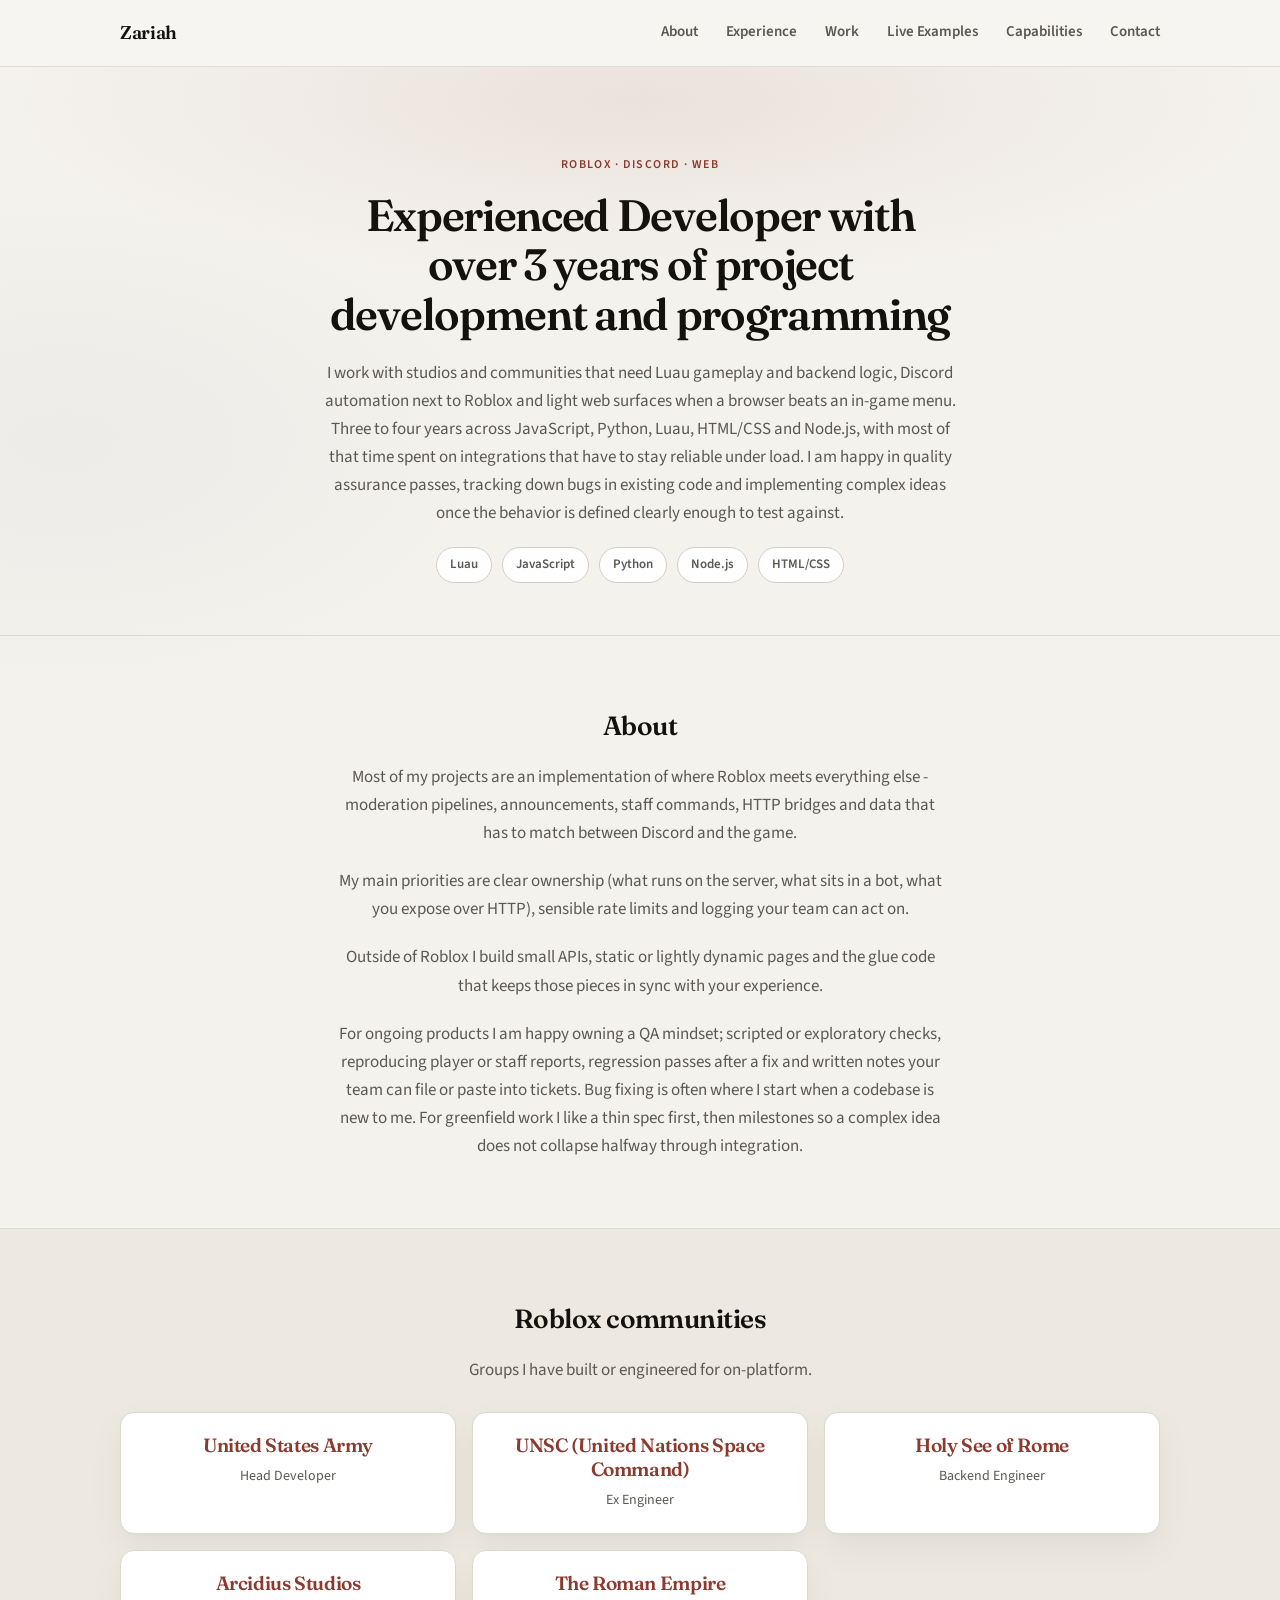
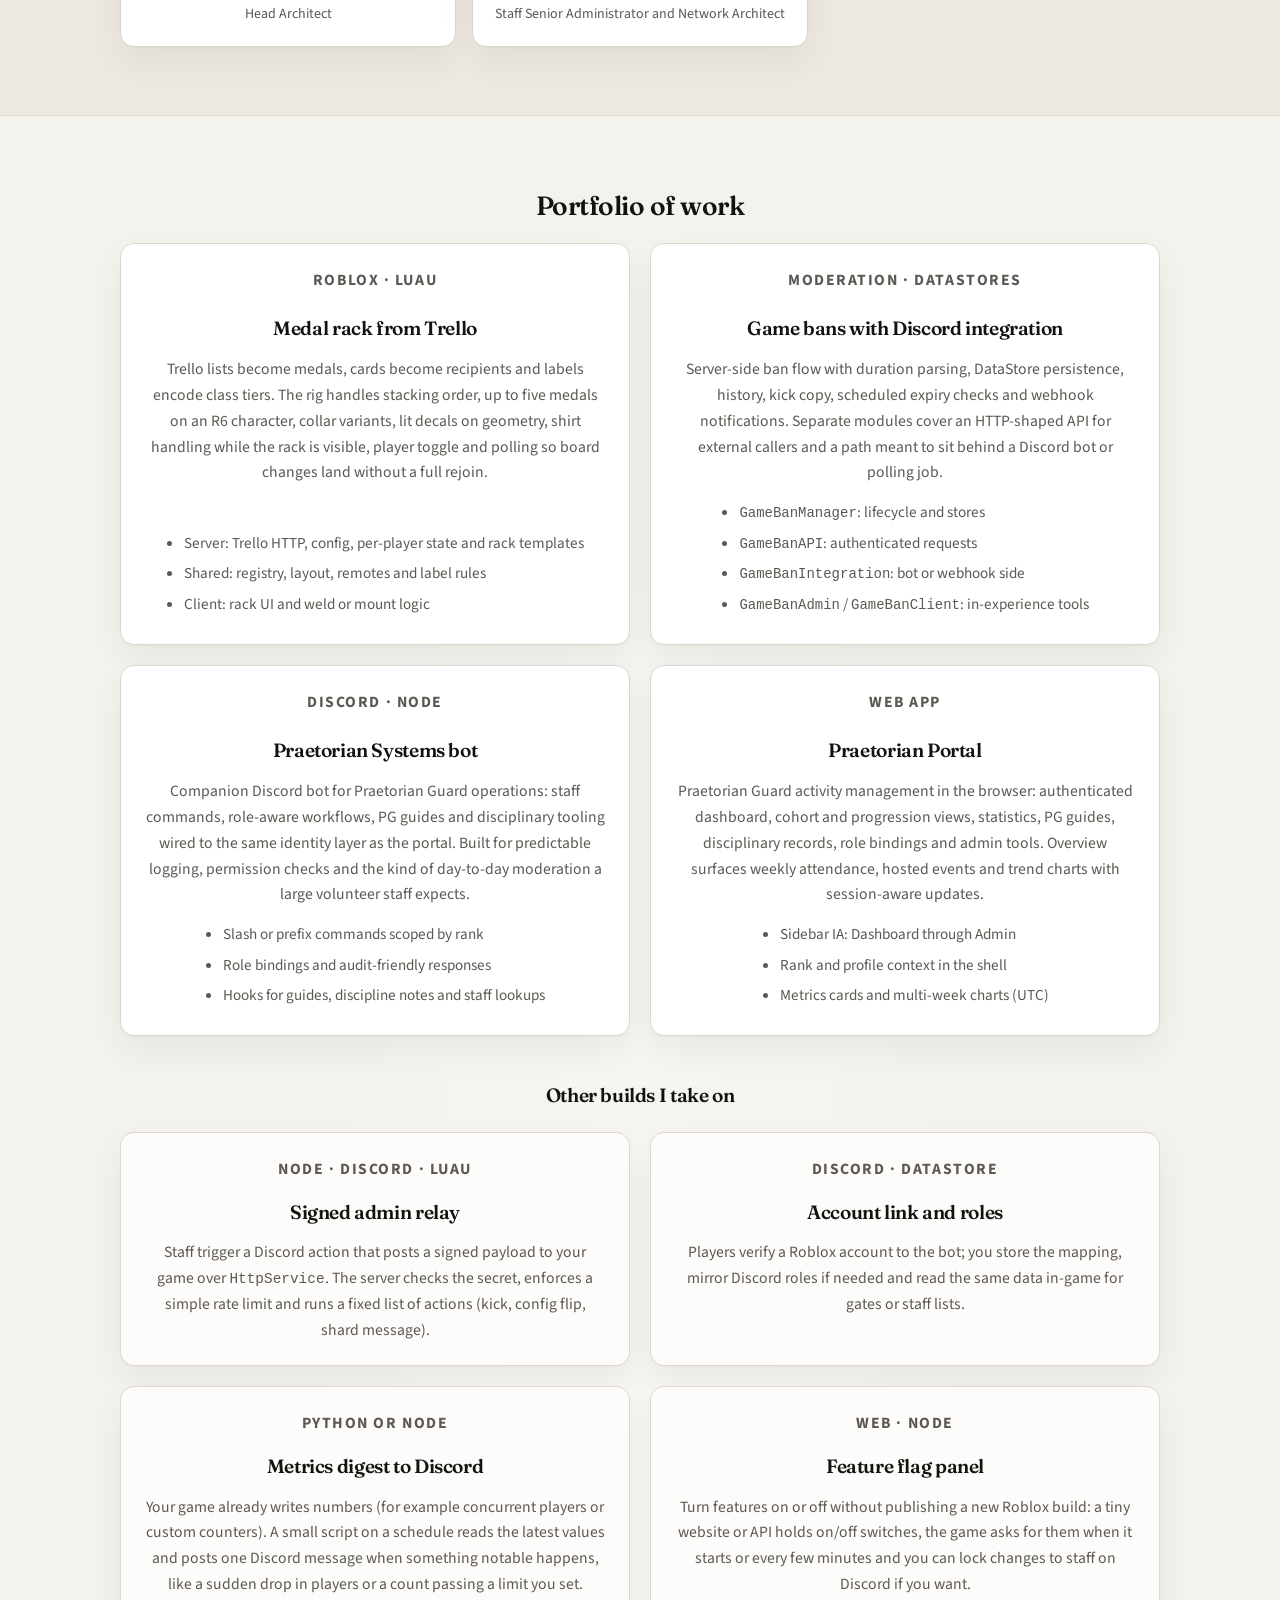
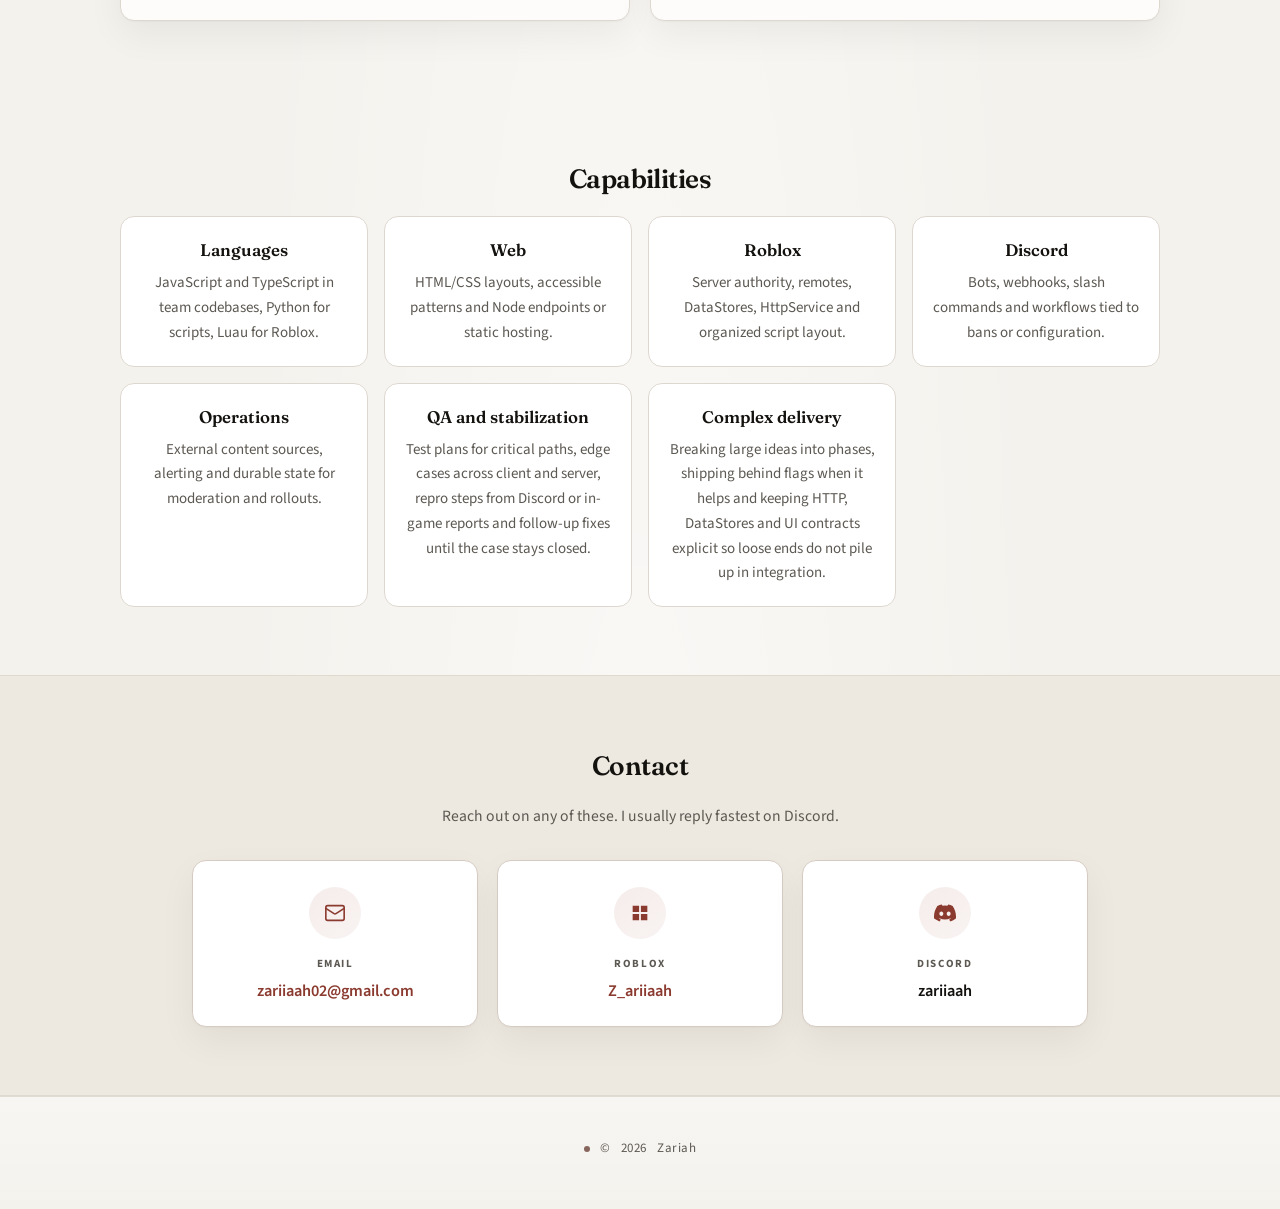
==== commit 29c383bd: "Add Live Examples page, five screen recordings, Git LFS for videos, and GitHub Pages deploy Co-autho" ====
--- a/index.html
+++ b/index.html
@@ -29,11 +29,12 @@
     <a class="skip-link" href="#main">Skip to content</a>
     <header class="site-header">
       <div class="wrap header-inner">
-        <a class="logo" href="#">Zariah</a>
+        <a class="logo" href="index.html">Zariah</a>
         <nav class="nav" aria-label="Primary">
           <a href="#about">About</a>
           <a href="#experience">Experience</a>
           <a href="#work">Work</a>
+          <a href="live-examples.html">Live Examples</a>
           <a href="#capabilities">Capabilities</a>
           <a href="#contact">Contact</a>
         </nav>
--- a/styles.css
+++ b/styles.css
@@ -187,6 +187,94 @@
   margin-right: auto;
 }
 
+.hero--sub {
+  padding-bottom: clamp(2.25rem, 5vw, 3.25rem);
+}
+
+.hero--sub h1 {
+  font-size: clamp(1.85rem, 3.8vw, 2.35rem);
+}
+
+.nav a[aria-current="page"] {
+  color: var(--text);
+}
+
+.nav a[aria-current="page"]::after {
+  width: 100%;
+}
+
+.visually-hidden {
+  position: absolute;
+  width: 1px;
+  height: 1px;
+  padding: 0;
+  margin: -1px;
+  overflow: hidden;
+  clip: rect(0, 0, 0, 0);
+  white-space: nowrap;
+  border: 0;
+}
+
+.video-grid {
+  display: grid;
+  gap: clamp(1.5rem, 3vw, 2rem);
+  grid-template-columns: 1fr;
+  max-width: 52rem;
+  margin-left: auto;
+  margin-right: auto;
+}
+
+@media (min-width: 720px) {
+  .video-grid {
+    grid-template-columns: repeat(2, minmax(0, 1fr));
+    gap: 1.5rem 1.35rem;
+  }
+}
+
+.video-embed {
+  margin: 0;
+  text-align: center;
+}
+
+.video-frame {
+  position: relative;
+  border-radius: var(--radius);
+  overflow: hidden;
+  border: 1px solid color-mix(in srgb, var(--border) 92%, var(--accent));
+  background: #141210;
+  box-shadow: var(--shadow);
+  transition: border-color 0.35s var(--ease-out), box-shadow 0.35s var(--ease-out);
+}
+
+.video-embed:hover .video-frame {
+  border-color: color-mix(in srgb, var(--accent) 14%, var(--border));
+  box-shadow: var(--shadow-hover);
+}
+
+.video-frame video {
+  display: block;
+  width: 100%;
+  height: auto;
+}
+
+.video-caption {
+  margin: 0.75rem 0 0;
+  font-family: var(--serif);
+  font-size: 1.05rem;
+  font-weight: 600;
+  letter-spacing: -0.02em;
+  color: var(--text);
+}
+
+.video-footnote {
+  margin: 2.5rem auto 0;
+  max-width: 36rem;
+  font-size: 0.9rem;
+  color: var(--muted);
+  line-height: 1.55;
+  text-align: center;
+}
+
 .eyebrow {
   font-size: 0.75rem;
   font-weight: 600;
